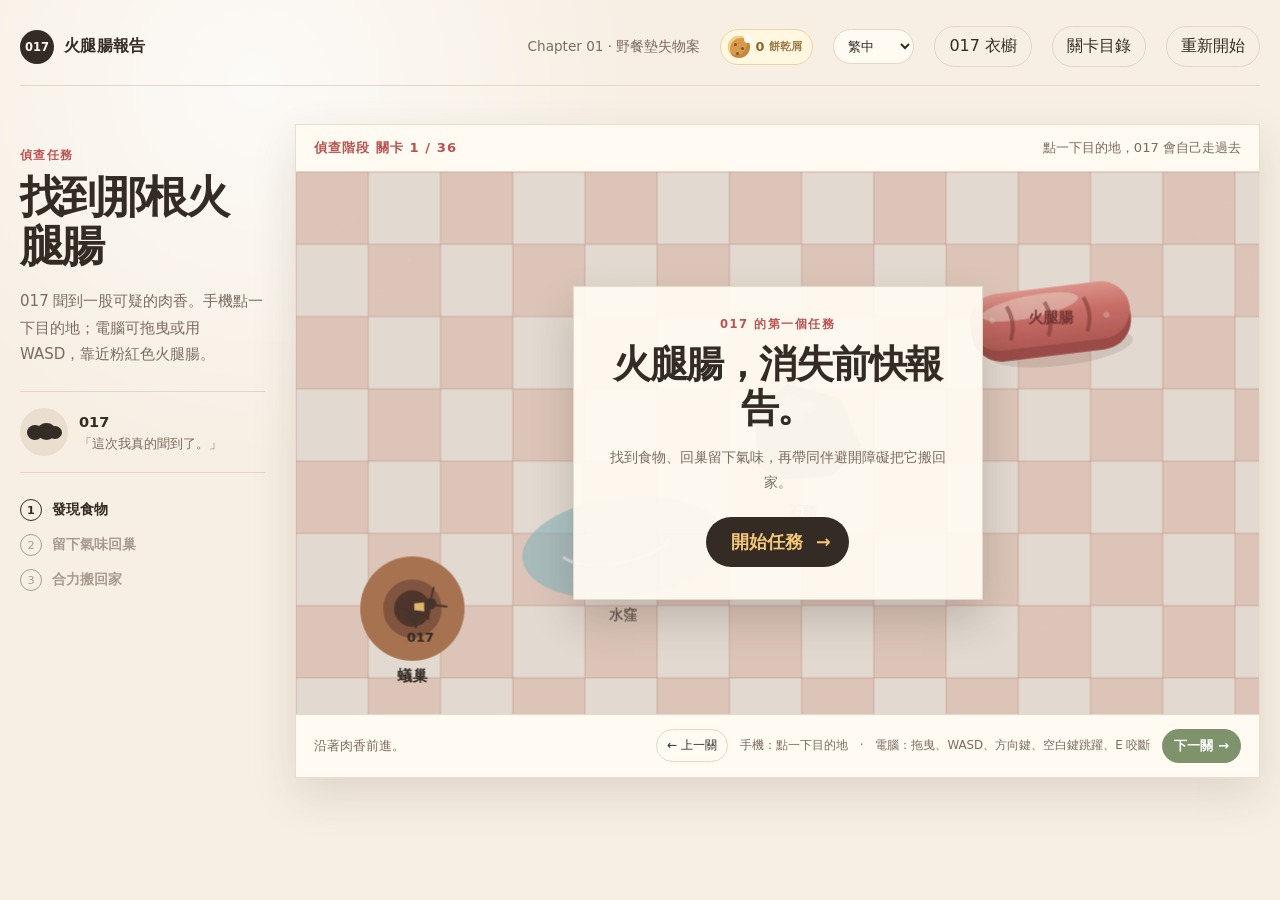
==== index.html @ 535d185c "Add leaf bridge puzzle missions" ====
<!doctype html>
<html lang="zh-Hant">
  <head>
    <meta charset="UTF-8" />
    <meta name="viewport" content="width=device-width, initial-scale=1.0" />
    <meta name="theme-color" content="#f7efe4" />
    <title>017：火腿腸報告</title>
    <link rel="stylesheet" href="styles.css" />
  </head>
  <body>
    <main class="shell">
      <header class="topbar">
        <a class="brand" href="#" aria-label="重新開始遊戲">
          <span class="brand-mark">017</span>
          <span data-i18n="brandTitle">火腿腸報告</span>
        </a>
        <div class="topbar-note" data-i18n="chapter">Chapter 01 · 野餐墊失物案</div>
        <span class="crumb-bank" id="crumbBank" aria-label="017 的餅乾屑"><i class="crumb-icon" aria-hidden="true"></i><b>0</b><small>餅乾屑</small></span>
        <label class="language-picker" for="languageSelect"><span class="sr-only">Language</span><select id="languageSelect" aria-label="Language"><option value="zh-Hant">繁中</option><option value="en">EN</option><option value="ja">日本語</option></select></label>
        <button class="quiet-button" id="wardrobeButton" type="button">017 衣櫥</button>
        <button class="quiet-button" id="levelMenuButton" type="button" data-i18n="levelMenu">關卡目錄</button>
        <button class="quiet-button" id="resetButton" type="button" data-i18n="restart">重新開始</button>
      </header>

      <section class="game-layout" aria-label="遊戲畫面">
        <aside class="story-panel">
          <p class="eyebrow" id="phaseKicker">偵查任務</p>
          <h1 id="missionTitle">找到那根火腿腸</h1>
          <p class="mission-copy" id="missionCopy">017 聞到一股可疑的肉香。拖曳牠穿過野餐墊，靠近粉紅色火腿腸。</p>
          <div class="character-card">
            <div class="portrait" aria-hidden="true"><span></span><span></span><span></span></div>
            <div>
              <strong>017</strong>
              <p id="characterLine">「這次我真的聞到了。」</p>
            </div>
          </div>
          <div class="objective-list" aria-label="任務進度">
            <div class="objective is-active" id="objectiveFind"><span>1</span><b data-i18n="objectiveFind">發現食物</b></div>
            <div class="objective" id="objectiveReturn"><span>2</span><b data-i18n="objectiveReturn">留下氣味回巢</b></div>
            <div class="objective" id="objectiveCarry"><span>3</span><b data-i18n="objectiveCarry">合力搬回家</b></div>
          </div>
        </aside>

        <section class="game-card">
          <div class="game-head">
            <span class="chapter-label"><span id="canvasLabel">偵查階段</span> <span id="levelIndicator">1 / 8</span></span>
            <span class="hint" id="canvasHint">按住並拖曳 017 移動</span>
          </div>
          <div class="canvas-wrap">
            <canvas id="gameCanvas" width="960" height="540" aria-label="017 火腿腸報告遊戲。拖曳主角螞蟻移動。" tabindex="0"></canvas>
            <button class="jump-button" id="jumpButton" type="button" hidden>跳！</button>
            <button class="bridge-button" id="bridgeButton" type="button" hidden>架橋！</button>
            <button class="bite-button" id="biteButton" type="button" hidden>咬斷！</button>
            <div class="overlay is-visible" id="startOverlay">
              <div class="overlay-paper">
                <p class="eyebrow" data-i18n="introEyebrow">017 的第一個任務</p>
                <h2 data-i18n="introTitle">火腿腸，消失前快報告。</h2>
                <p data-i18n="introCopy">找到食物、回巢留下氣味，再帶同伴避開障礙把它搬回家。</p>
                <button class="play-button" id="startButton" type="button"><span data-i18n="start">開始任務</span> <span>→</span></button>
              </div>
            </div>
            <div class="level-overlay" id="levelOverlay" hidden>
              <div class="level-sheet" role="dialog" aria-modal="true" aria-labelledby="levelMenuTitle">
                <div class="level-sheet-head"><div><p class="eyebrow" data-i18n="levelMenuEyebrow">任務目錄</p><h2 id="levelMenuTitle" data-i18n="levelMenuTitle">選擇要偵查的關卡</h2></div><button class="close-menu" id="closeLevelMenu" type="button" aria-label="Close">×</button></div>
                <div class="level-grid" id="levelGrid"></div>
              </div>
            </div>
            <div class="wardrobe-overlay" id="wardrobeOverlay" hidden>
              <div class="wardrobe-sheet" role="dialog" aria-modal="true" aria-labelledby="wardrobeTitle">
                <div class="level-sheet-head"><div><p class="eyebrow" id="wardrobeEyebrow">017 的衣櫥</p><h2 id="wardrobeTitle">用過關得到的餅乾屑換裝</h2></div><button class="close-menu" id="closeWardrobe" type="button" aria-label="Close">×</button></div>
                <p class="wardrobe-balance" id="wardrobeBalance">目前有 0 枚餅乾屑</p>
                <div class="wardrobe-grid" id="wardrobeGrid"></div>
              </div>
            </div>
          </div>
          <div class="game-foot">
            <span id="liveStatus">準備出巢。</span>
            <div class="foot-actions"><button class="back-button" id="backToMenuButton" type="button">← 關卡目錄</button><span class="control-key" data-i18n="controls">手機：拖曳　·　電腦：拖曳、WASD 或方向鍵</span><button class="next-button" id="nextLevelButton" type="button" hidden>下一關 →</button></div>
          </div>
        </section>
      </section>
    </main>
    <script src="poki-adapter.js"></script>
    <script src="game.js"></script>
  </body>
</html>
---- styles.css ----
:root {
  --ink: #342b25;
  --muted: #7c6b61;
  --paper: #fffaf2;
  --cream: #f7efe4;
  --line: #e5d6c7;
  --rose: #d97872;
  --rose-dark: #b95251;
  --moss: #7e936c;
  --gold: #d8a34e;
  --shadow: rgba(69, 46, 32, .13);
}

* { box-sizing: border-box; }
.sr-only { position: absolute; width: 1px; height: 1px; padding: 0; margin: -1px; overflow: hidden; clip: rect(0, 0, 0, 0); white-space: nowrap; border: 0; }
html { background: var(--cream); }
body {
  min-width: 320px;
  margin: 0;
  color: var(--ink);
  background: radial-gradient(circle at 20% 10%, rgba(255,255,255,.7), transparent 30%), var(--cream);
  font-family: ui-rounded, "SF Pro Rounded", "PingFang TC", "Noto Sans TC", system-ui, sans-serif;
}
button, a { font: inherit; }
button { cursor: pointer; }
.shell { width: min(1320px, calc(100% - 40px)); margin: 0 auto; padding: 26px 0 42px; }
.topbar { min-height: 48px; display: flex; align-items: center; gap: 20px; border-bottom: 1px solid var(--line); padding-bottom: 18px; }
.brand { display: inline-flex; align-items: center; gap: 10px; color: var(--ink); text-decoration: none; font-weight: 700; letter-spacing: .02em; }
.brand-mark { display: grid; place-items: center; width: 34px; height: 34px; border-radius: 50%; background: var(--ink); color: var(--paper); font-size: .72rem; letter-spacing: 0; }
.topbar-note { margin-left: auto; color: var(--muted); font-size: .85rem; }
.crumb-bank { display: inline-flex; align-items: center; gap: 5px; white-space: nowrap; border: 1px solid #ead6a3; border-radius: 99px; padding: 6px 10px 6px 7px; background: #fff7df; color: #8c672b; font-size: .8rem; font-weight: 800; }
.crumb-bank small { color: #9a7a45; font-size: .68rem; font-weight: 700; }
.crumb-icon { position: relative; display: inline-block; width: 22px; height: 22px; border-radius: 50%; background: #d79a4c; box-shadow: inset -3px -3px 0 rgba(128,75,30,.24), inset 2px 2px 0 rgba(255,229,157,.7); }
.crumb-icon::before, .crumb-icon::after { content: ''; position: absolute; width: 3px; height: 3px; border-radius: 50%; background: #8a542b; }
.crumb-icon::before { left: 6px; top: 7px; box-shadow: 7px 4px #8a542b, 2px 9px #8a542b; }
.crumb-icon::after { right: -2px; top: -1px; width: 8px; height: 8px; background: var(--paper); border-radius: 50%; }
.quiet-button { border: 1px solid var(--line); color: var(--ink); background: transparent; border-radius: 99px; padding: 9px 14px; }
.quiet-button:hover { background: var(--paper); }
.language-picker select { border: 1px solid var(--line); border-radius: 99px; padding: 8px 10px; color: var(--ink); background: var(--paper); font: inherit; font-size: .82rem; }

.game-layout { display: grid; grid-template-columns: 245px minmax(0, 1fr); gap: 30px; padding-top: 38px; }
.story-panel { padding: 24px 0; }
.eyebrow { margin: 0 0 10px; color: var(--rose-dark); font-weight: 700; letter-spacing: .13em; font-size: .72rem; }
h1 { margin: 0; max-width: 9ch; font-size: clamp(2rem, 3.4vw, 3.35rem); line-height: 1.12; letter-spacing: -.06em; }
.mission-copy { margin: 18px 0 24px; color: var(--muted); font-size: .94rem; line-height: 1.75; }
.character-card { display: grid; grid-template-columns: 48px 1fr; gap: 11px; align-items: center; border-top: 1px solid var(--line); border-bottom: 1px solid var(--line); padding: 16px 0; }
.character-card strong { font-size: .91rem; }
.character-card p { margin: 4px 0 0; color: var(--muted); font-size: .8rem; line-height: 1.35; }
.portrait { position: relative; width: 48px; height: 48px; border-radius: 50%; background: #eadfcf; overflow: hidden; }
.portrait span { position: absolute; display: block; background: var(--ink); border-radius: 50%; }
.portrait span:nth-child(1) { width: 16px; height: 15px; left: 7px; top: 17px; }
.portrait span:nth-child(2) { width: 19px; height: 17px; left: 17px; top: 15px; }
.portrait span:nth-child(3) { width: 14px; height: 13px; left: 28px; top: 18px; }
.objective-list { display: grid; gap: 13px; padding-top: 26px; font-size: .85rem; }
.objective { display: flex; align-items: center; gap: 10px; color: #a99b90; }
.objective span { display: grid; place-items: center; width: 22px; height: 22px; border: 1px solid currentColor; border-radius: 50%; font-size: .7rem; }
.objective.is-active { color: var(--ink); font-weight: 700; }
.objective.is-done { color: var(--moss); }
.objective.is-done span { border-color: var(--moss); background: var(--moss); color: white; }

.game-card { min-width: 0; background: var(--paper); border: 1px solid rgba(229, 214, 199, .8); box-shadow: 0 18px 42px var(--shadow); }
.game-head, .game-foot { display: flex; justify-content: space-between; gap: 16px; align-items: center; padding: 14px 18px; font-size: .82rem; }
.foot-actions { display: flex; align-items: center; gap: 12px; }
.game-head { border-bottom: 1px solid var(--line); }
.game-foot { border-top: 1px solid var(--line); color: var(--muted); }
.chapter-label { color: var(--rose-dark); font-weight: 800; letter-spacing: .08em; }
.hint { color: var(--muted); }
.canvas-wrap { position: relative; overflow: hidden; }
#gameCanvas { display: block; width: 100%; height: auto; aspect-ratio: 16 / 9; touch-action: none; outline: none; }
#gameCanvas:focus-visible { outline: 3px solid var(--gold); outline-offset: -3px; }
.jump-button { position: absolute; right: 18px; bottom: 16px; z-index: 3; border: 3px solid var(--paper); border-radius: 50%; width: 66px; height: 66px; background: var(--gold); color: var(--ink); box-shadow: 0 5px 0 #a77532; font-weight: 800; font-size: .9rem; }
.jump-button:active { transform: translateY(4px); box-shadow: 0 1px 0 #a77532; }
.bridge-button { position: absolute; right: 18px; bottom: 16px; z-index: 3; border: 3px solid var(--paper); border-radius: 50%; width: 66px; height: 66px; background: var(--moss); color: var(--paper); box-shadow: 0 5px 0 #596d49; font-weight: 800; font-size: .78rem; }
.bridge-button:active { transform: translateY(4px); box-shadow: 0 1px 0 #596d49; }
.bite-button { position: absolute; left: 18px; bottom: 16px; z-index: 3; border: 3px solid var(--paper); border-radius: 50%; width: 66px; height: 66px; background: var(--rose); color: var(--paper); box-shadow: 0 5px 0 var(--rose-dark); font-weight: 800; font-size: .8rem; }
.bite-button:active { transform: translateY(4px); box-shadow: 0 1px 0 var(--rose-dark); }
.overlay { position: absolute; inset: 0; display: grid; place-items: center; padding: 24px; opacity: 0; pointer-events: none; transition: opacity .35s ease; background: rgba(52, 43, 37, .12); }
.overlay.is-visible { opacity: 1; pointer-events: auto; }
.level-overlay { position: absolute; z-index: 5; inset: 0; display: grid; place-items: center; padding: 20px; background: rgba(52,43,37,.26); }
.level-overlay[hidden] { display: none !important; }
.wardrobe-overlay { position: absolute; z-index: 6; inset: 0; display: grid; place-items: center; padding: 20px; background: rgba(52,43,37,.3); }
.wardrobe-overlay[hidden] { display: none !important; }
.level-sheet { width: min(610px, 100%); max-height: calc(100% - 10px); overflow: auto; background: var(--paper); padding: 24px; box-shadow: 0 20px 40px rgba(52,43,37,.22); }
.wardrobe-sheet { width: min(680px, 100%); max-height: calc(100% - 10px); overflow: auto; background: var(--paper); padding: 24px; box-shadow: 0 20px 40px rgba(52,43,37,.22); }
.level-sheet-head { display: flex; align-items: start; justify-content: space-between; gap: 18px; }
.level-sheet h2 { margin: 0; font-size: 1.55rem; line-height: 1.2; letter-spacing: -.04em; }
.close-menu { border: 0; background: transparent; color: var(--muted); font-size: 1.7rem; line-height: 1; }
.level-grid { display: grid; grid-template-columns: repeat(2, minmax(0, 1fr)); gap: 10px; margin-top: 20px; }
.level-choice { display: grid; grid-template-columns: 42px 1fr; gap: 10px; align-items: center; border: 1px solid var(--line); background: transparent; color: var(--ink); padding: 11px; text-align: left; }
.level-choice:hover, .level-choice:focus-visible { border-color: var(--rose); background: #fff5ee; outline: 0; }
.level-choice.is-complete { border-color: #b8cba7; background: #f7fbf2; }
.level-choice.is-complete .level-number { background: var(--moss); color: white; }
.level-number { display: grid; place-items: center; width: 38px; height: 38px; border-radius: 50%; background: var(--cream); color: var(--rose-dark); font-weight: 800; }
.level-choice strong, .level-choice small { display: block; }
.level-choice small { margin-top: 3px; color: var(--muted); font-size: .72rem; }
.wardrobe-balance { margin: 14px 0 0; color: var(--muted); font-size: .88rem; }
.wardrobe-grid { display: grid; grid-template-columns: repeat(2, minmax(0, 1fr)); gap: 12px; margin-top: 18px; }
.outfit-card { display: grid; grid-template-columns: 62px 1fr; gap: 10px; align-items: center; padding: 12px; border: 1px solid var(--line); background: #fffdf8; text-align: left; }
.outfit-card.is-equipped { border-color: var(--moss); background: #f4f8ef; }
.outfit-icon { display: grid; place-items: center; width: 58px; height: 58px; border-radius: 50%; background: var(--cream); color: var(--ink); font-size: 1.55rem; }
.outfit-card strong, .outfit-card small { display: block; }
.outfit-card small { margin-top: 3px; color: var(--muted); font-size: .72rem; line-height: 1.35; }
.outfit-card button { grid-column: 2; justify-self: start; margin-top: 3px; border: 0; border-radius: 99px; padding: 6px 10px; background: var(--ink); color: var(--paper); font-size: .72rem; font-weight: 800; }
.outfit-card.is-equipped button { background: var(--moss); }
.outfit-card button:disabled { background: #b5aaa0; cursor: not-allowed; }
.overlay-paper { max-width: 410px; text-align: center; padding: 30px 34px 32px; border: 1px solid rgba(229,214,199,.9); background: rgba(255,250,242,.95); box-shadow: 0 20px 40px rgba(52,43,37,.2); }
.overlay-paper h2 { margin: 0; font-size: clamp(1.5rem, 3vw, 2.35rem); line-height: 1.18; letter-spacing: -.04em; }
.overlay-paper > p:not(.eyebrow) { color: var(--muted); line-height: 1.7; font-size: .9rem; }
.play-button { margin-top: 8px; border: 0; background: var(--ink); color: var(--paper); padding: 13px 18px; border-radius: 99px; font-weight: 700; }
.play-button span { margin-left: 7px; color: #f5c879; font-size: 1.1em; }
.play-button:hover { transform: translateY(-1px); background: var(--rose-dark); }
.control-key { font-size: .74rem; }
.next-button { border: 0; border-radius: 99px; padding: 8px 12px; background: var(--moss); color: white; font-weight: 700; }
.back-button { border: 1px solid var(--line); border-radius: 99px; padding: 7px 10px; background: transparent; color: var(--ink); font-size: .76rem; }

@media (max-width: 820px) {
  .shell { width: min(100% - 24px, 720px); padding-top: 16px; }
  .topbar { gap: 8px; flex-wrap: wrap; }
  .brand { margin-right: auto; }
  .crumb-bank { padding: 5px 8px 5px 5px; }
  .crumb-bank small { display: none; }
  .quiet-button { padding: 7px 10px; font-size: .78rem; }
  .topbar-note { display: none; }
  .game-layout { grid-template-columns: 1fr; gap: 8px; padding-top: 18px; }
  .story-panel { padding: 10px 0 14px; }
  h1 { max-width: none; font-size: 2.05rem; }
  .mission-copy { margin: 9px 0 14px; }
  .character-card, .objective-list { display: none; }
  .game-head, .game-foot { padding: 11px 12px; }
  .level-grid { grid-template-columns: 1fr; }
  .wardrobe-grid { grid-template-columns: 1fr; }
  .level-sheet { padding: 18px; }
  .control-key { display: none; }
}

@media (prefers-reduced-motion: reduce) { *, *::before, *::after { transition-duration: 0.01ms !important; animation-duration: 0.01ms !important; } }
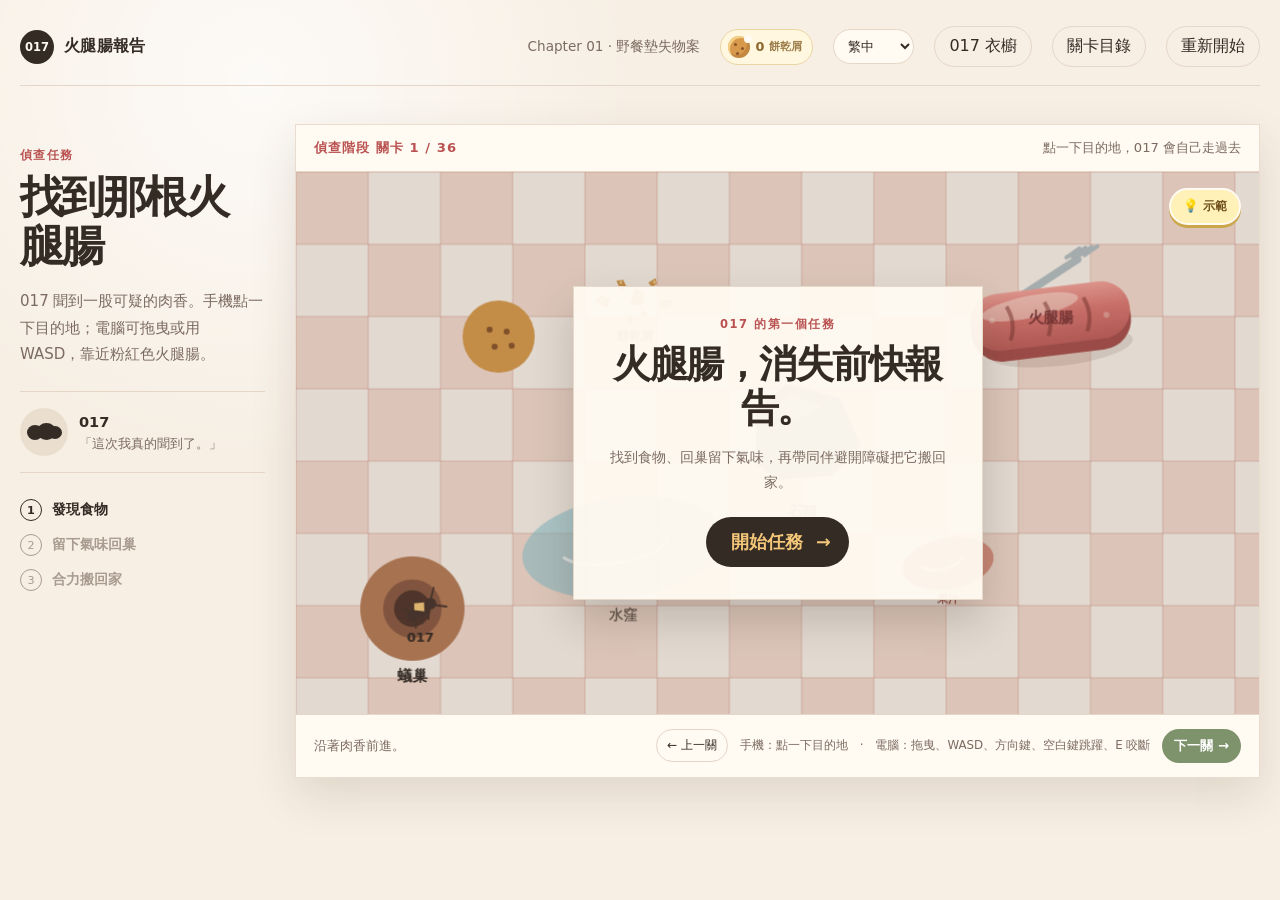
==== commit 7988e294: "Add in-game lightbulb demonstrations" ====
--- a/index.html
+++ b/index.html
@@ -48,6 +48,7 @@
           </div>
           <div class="canvas-wrap">
             <canvas id="gameCanvas" width="960" height="540" aria-label="017 火腿腸報告遊戲。拖曳主角螞蟻移動。" tabindex="0"></canvas>
+            <button class="demo-button" id="demoButton" type="button">💡 示範</button>
             <button class="jump-button" id="jumpButton" type="button" hidden>跳！</button>
             <button class="bridge-button" id="bridgeButton" type="button" hidden>架橋！</button>
             <button class="bite-button" id="biteButton" type="button" hidden>咬斷！</button>
--- a/styles.css
+++ b/styles.css
@@ -68,6 +68,8 @@
 .canvas-wrap { position: relative; overflow: hidden; }
 #gameCanvas { display: block; width: 100%; height: auto; aspect-ratio: 16 / 9; touch-action: none; outline: none; }
 #gameCanvas:focus-visible { outline: 3px solid var(--gold); outline-offset: -3px; }
+.demo-button { position: absolute; right: 18px; top: 16px; z-index: 3; border: 2px solid var(--paper); border-radius: 99px; padding: 8px 12px; background: #fff1b8; color: #70501b; box-shadow: 0 3px 0 #cba64a; font-weight: 800; font-size: .78rem; }
+.demo-button:active { transform: translateY(3px); box-shadow: none; }
 .jump-button { position: absolute; right: 18px; bottom: 16px; z-index: 3; border: 3px solid var(--paper); border-radius: 50%; width: 66px; height: 66px; background: var(--gold); color: var(--ink); box-shadow: 0 5px 0 #a77532; font-weight: 800; font-size: .9rem; }
 .jump-button:active { transform: translateY(4px); box-shadow: 0 1px 0 #a77532; }
 .bridge-button { position: absolute; right: 18px; bottom: 16px; z-index: 3; border: 3px solid var(--paper); border-radius: 50%; width: 66px; height: 66px; background: var(--moss); color: var(--paper); box-shadow: 0 5px 0 #596d49; font-weight: 800; font-size: .78rem; }
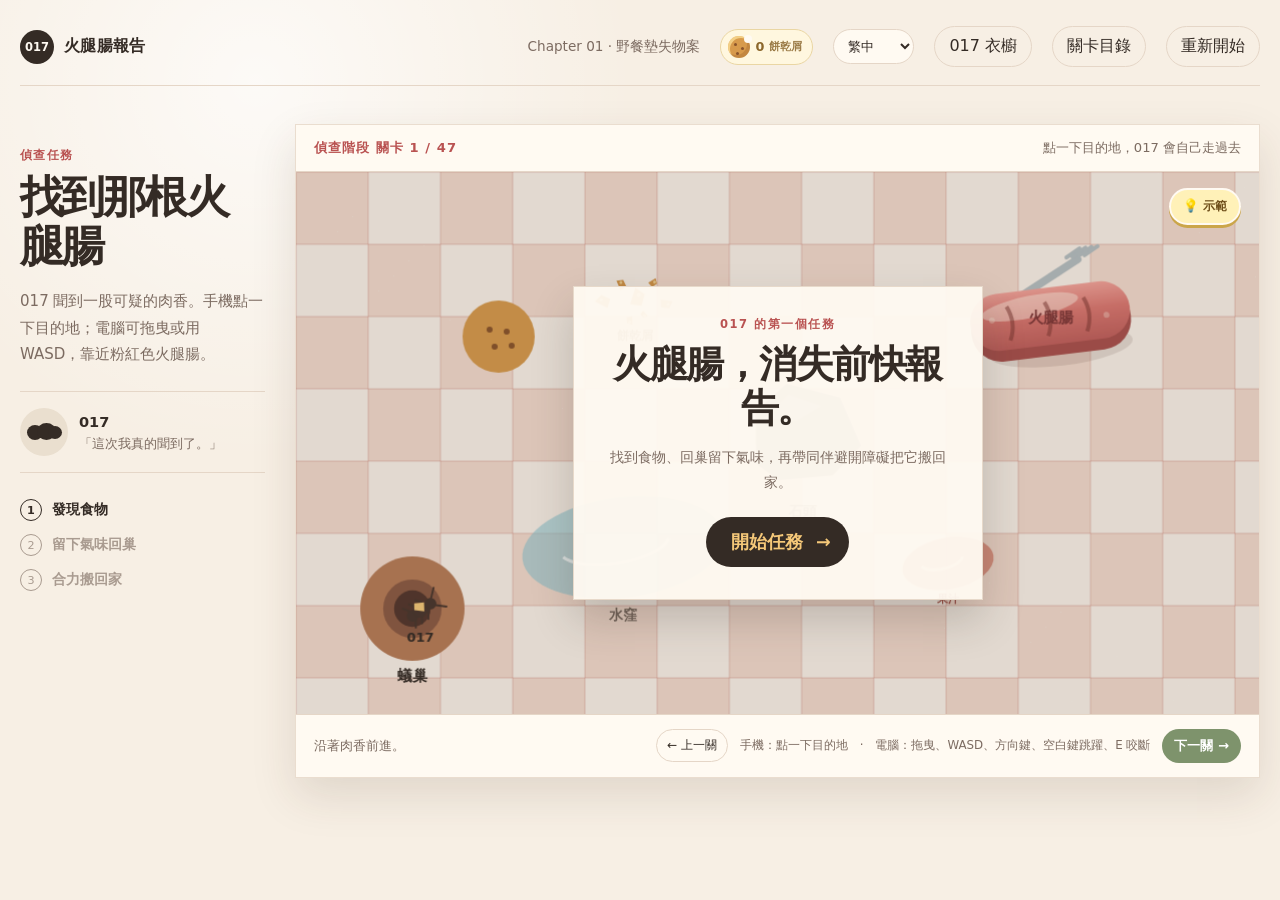
==== commit 1548a9fa: "Force load 48 level game" ====
--- a/index.html
+++ b/index.html
@@ -82,6 +82,6 @@
       </section>
     </main>
     <script src="poki-adapter.js"></script>
-    <script src="game.js"></script>
+    <script src="game.js?v=20260802-levels48b"></script>
   </body>
 </html>
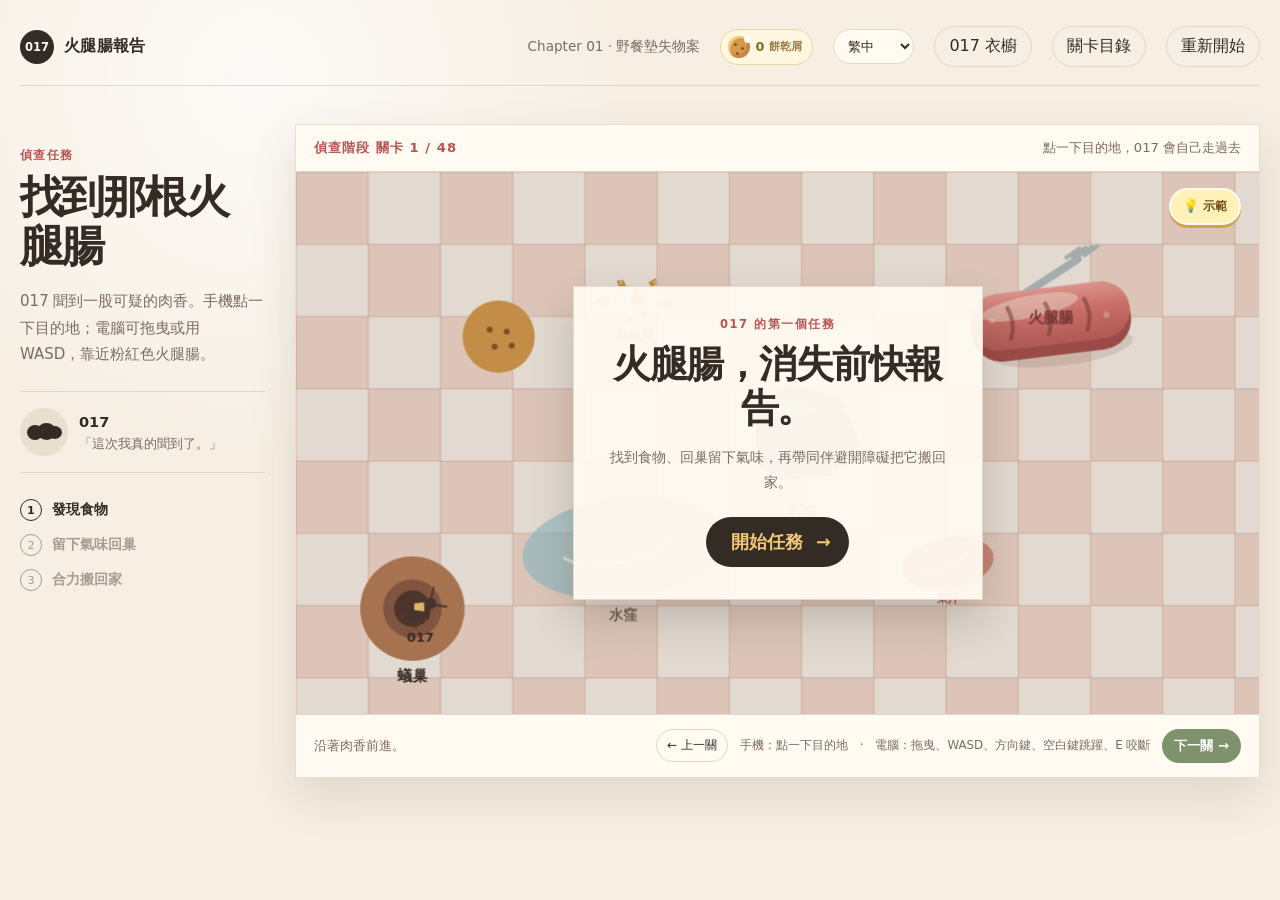
==== commit 0d070e6c: "Load 48 level final game" ====
--- a/index.html
+++ b/index.html
@@ -82,6 +82,6 @@
       </section>
     </main>
     <script src="poki-adapter.js"></script>
-    <script src="game.js?v=20260802-levels48b"></script>
+    <script src="game.js?v=20260802-levels48c"></script>
   </body>
 </html>
